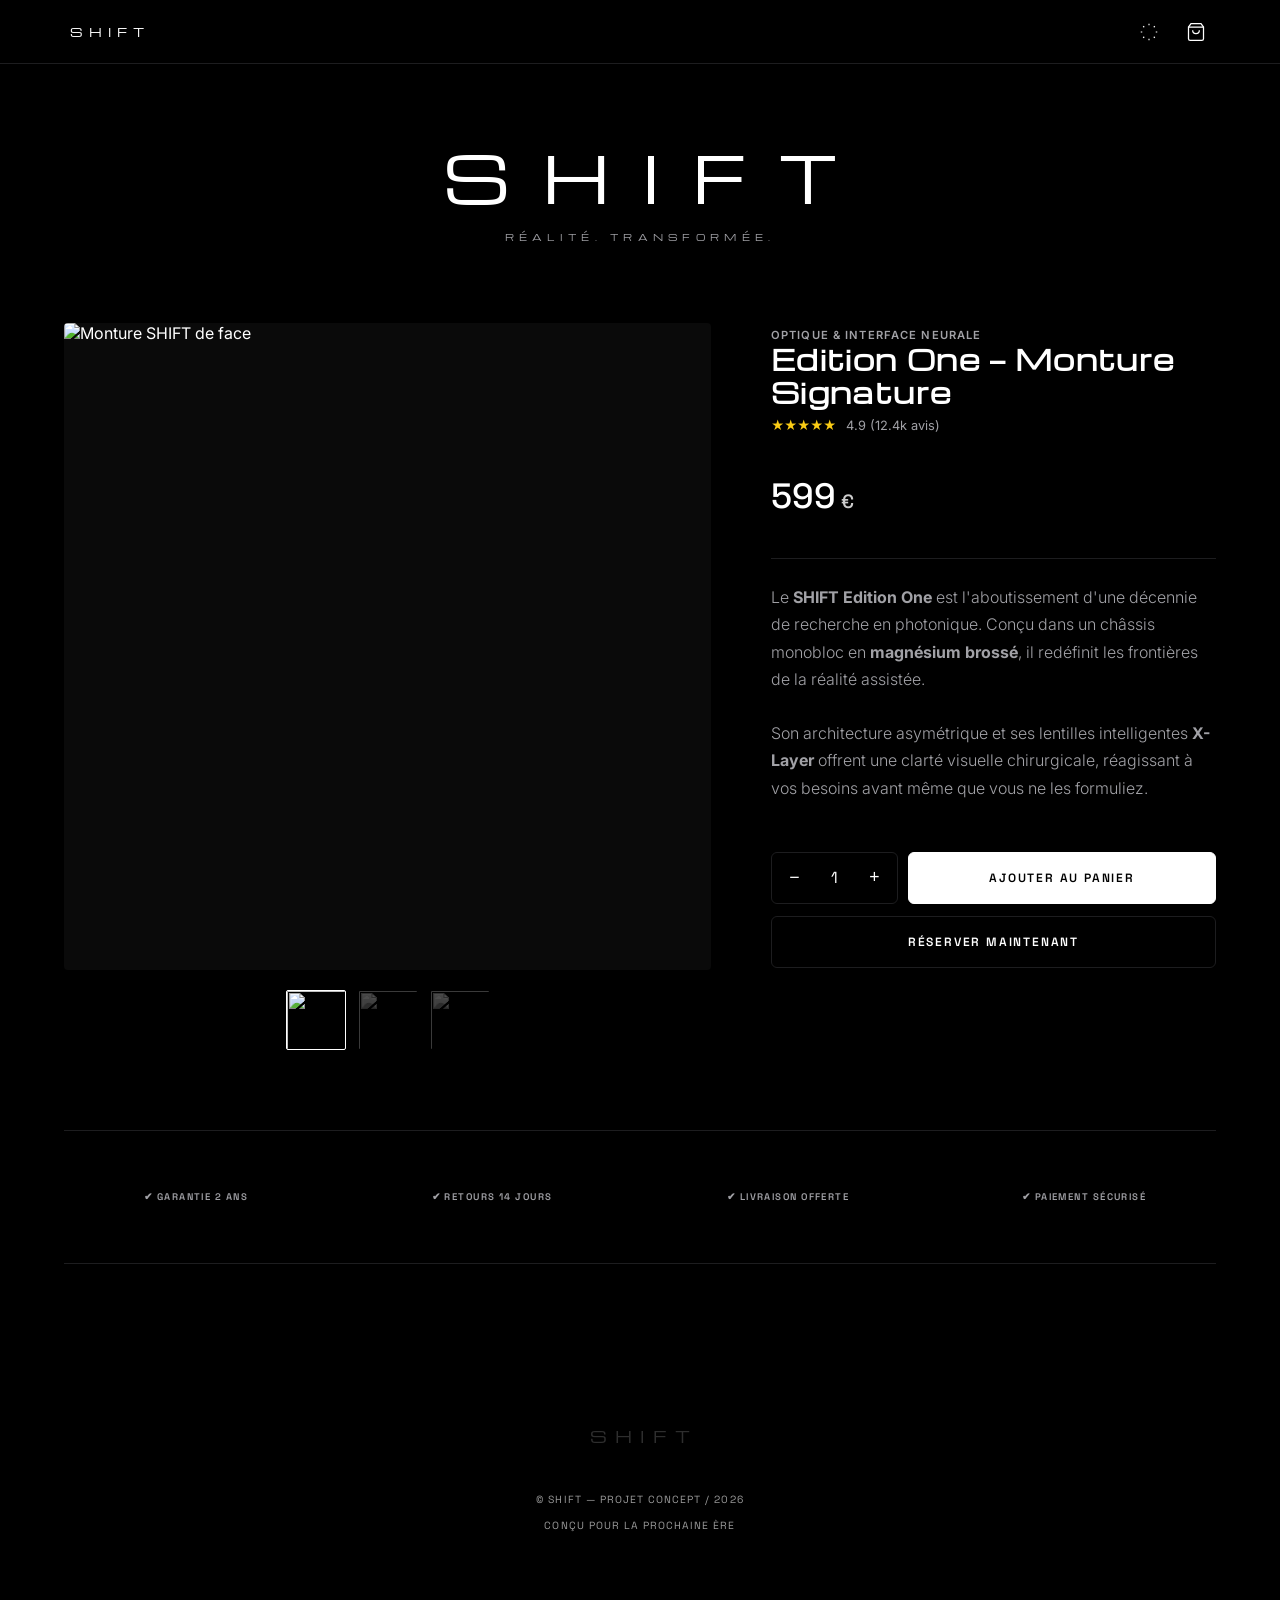
==== product.html @ 180dd7e1 "Link home and product pages - Updated index.html to link the logo to itself and the PRO model card t" ====
<!DOCTYPE html>
<html lang="fr" data-theme="dark">
<head>
    <meta charset="UTF-8">
    <meta name="viewport" content="width=device-width, initial-scale=1.0">
    <title>SHIFT — Excellence Technologique</title>
    <link href="https://fonts.googleapis.com/css2?family=Michroma&family=Space+Grotesk:wght@300;400;500;600&family=Inter:wght@100;200;300;400;500;600&display=swap" rel="stylesheet">
    <style>
        /* DESIGN SYSTEM : SHIFT ULTRA-LUXE 2.0 */
        :root {
            --bg-color: #ffffff;
            --surface-color: #fafafa;
            --text-primary: #000000;
            --text-secondary: #707072;
            --border-color: #e5e5e7;
            --accent-color: #000000;
            --nav-bg: rgba(255, 255, 255, 0.8);
            --font-logo: 'Michroma', sans-serif;
            --font-main: 'Inter', sans-serif;
            --font-ui: 'Space Grotesk', sans-serif;
            --transition: all 0.6s cubic-bezier(0.16, 1, 0.3, 1);
            --tracking-logo: 0.5em;
        }

        [data-theme="dark"] {
            --bg-color: #000000;
            --surface-color: #0a0a0a;
            --text-primary: #ffffff;
            --text-secondary: #a1a1a6;
            --border-color: #1d1d1f;
            --nav-bg: rgba(0, 0, 0, 0.85);
        }

        * { margin: 0; padding: 0; box-sizing: border-box; -webkit-font-smoothing: antialiased; }

        body {
            background-color: var(--bg-color);
            color: var(--text-primary);
            font-family: var(--font-main);
            overflow-x: hidden;
            transition: background-color 0.5s ease;
        }

        .container { max-width: 1200px; margin: 0 auto; padding: 0 1.5rem; }

        /* NAVIGATION */
        nav {
            height: 64px;
            display: flex;
            align-items: center;
            position: fixed;
            width: 100%;
            top: 0;
            z-index: 1000;
            background: var(--nav-bg);
            backdrop-filter: blur(20px);
            -webkit-backdrop-filter: blur(20px);
            border-bottom: 1px solid var(--border-color);
        }

        .logo-nav {
            font-family: var(--font-logo);
            font-size: 0.75rem;
            letter-spacing: var(--tracking-logo);
            text-transform: uppercase;
            color: var(--text-primary);
            text-decoration: none;
            padding-left: 0.5em;
        }

        .nav-icons { display: flex; align-items: center; gap: 8px; }
        .icon-trigger {
            padding: 10px; cursor: pointer; border-radius: 50%;
            transition: background 0.3s; display: flex; align-items: center;
        }
        .icon-trigger:hover { background: var(--border-color); }

        /* NOTIFICATION TOAST */
        #notification-toast {
            position: fixed;
            top: 80px;
            left: 50%;
            transform: translateX(-50%) translateY(-20px);
            background: var(--text-primary);
            color: var(--bg-color);
            padding: 12px 24px;
            border-radius: 40px;
            font-family: var(--font-ui);
            font-size: 0.8rem;
            font-weight: 500;
            letter-spacing: 0.05em;
            z-index: 3000;
            opacity: 0;
            pointer-events: none;
            transition: all 0.4s cubic-bezier(0.16, 1, 0.3, 1);
            box-shadow: 0 10px 30px rgba(0,0,0,0.1);
        }
        #notification-toast.show {
            opacity: 1;
            transform: translateX(-50%) translateY(0);
        }

        /* HERO BRANDING */
        .hero-branding { padding-top: 130px; text-align: center; }
        .logo-display {
            font-family: var(--font-logo); font-size: clamp(2rem, 8vw, 4rem);
            letter-spacing: 0.5em; text-transform: uppercase; margin-bottom: 10px;
            padding-left: 0.5em;
        }
        .tagline {
            font-family: var(--font-logo); font-size: 0.55rem;
            letter-spacing: 0.6em; text-transform: uppercase; color: var(--text-secondary);
        }

        /* PRODUCT GRID */
        .product-grid {
            display: grid;
            grid-template-columns: repeat(12, 1fr);
            gap: 60px;
            padding: 80px 0;
            align-items: start;
        }

        .gallery-wrap { grid-column: span 7; position: sticky; top: 100px; }
        .viewport {
            width: 100%; aspect-ratio: 1/1; background: var(--surface-color);
            border-radius: 4px; overflow: hidden; display: flex;
            align-items: center; justify-content: center; margin-bottom: 20px;
        }
        #main-img {
            width: 100%; height: 100%; object-fit: cover;
            filter: contrast(1.08) brightness(1) saturate(1.05);
            transition: opacity 0.6s ease;
        }
        .thumbs { display: flex; gap: 12px; justify-content: center; }
        .thumb {
            width: 60px; height: 60px; object-fit: cover; cursor: pointer;
            opacity: 0.3; transition: var(--transition); border-radius: 2px;
            filter: grayscale(1); border: 1px solid transparent;
        }
        .thumb.active { opacity: 1; filter: grayscale(0); border-color: var(--text-primary); }

        .config-wrap { grid-column: span 5; display: flex; flex-direction: column; gap: 30px; }
        .category-label { font-size: 0.7rem; font-weight: 600; letter-spacing: 0.1em; text-transform: uppercase; color: var(--text-secondary); }
        .product-name { font-family: var(--font-logo); font-size: 1.7rem; line-height: 1.2; letter-spacing: 0.05em; }
        .price-display { font-family: var(--font-ui); font-size: 2.2rem; font-weight: 500; margin-top: 10px; }
        .price-display span { font-size: 1.2rem; margin-left: 5px; opacity: 0.8; }

        .description-pro {
            font-size: 1rem; line-height: 1.7; font-weight: 300;
            color: var(--text-secondary); border-top: 1px solid var(--border-color);
            padding-top: 25px; margin-top: 10px;
        }

        .action-stack { display: flex; flex-direction: column; gap: 12px; margin-top: 20px; }
        .qty-row { display: flex; gap: 10px; }
        .qty-selector {
            display: flex; align-items: center; border: 1px solid var(--border-color);
            border-radius: 6px; height: 52px;
        }
        .q-btn { background: none; border: none; width: 45px; height: 100%; cursor: pointer; color: var(--text-primary); font-size: 1.1rem; }
        .q-input { width: 35px; text-align: center; border: none; background: none; color: var(--text-primary); font-family: var(--font-ui); font-size: 1rem; }

        .btn-black {
            flex-grow: 1; background: var(--text-primary); color: var(--bg-color);
            border: 1px solid var(--text-primary); font-family: var(--font-ui);
            font-size: 0.75rem; letter-spacing: 0.15em; text-transform: uppercase;
            font-weight: 600; cursor: pointer; transition: var(--transition);
            height: 52px; border-radius: 6px;
        }
        .btn-black:hover { opacity: 0.85; transform: translateY(-1px); }

        .btn-outline {
            width: 100%; background: none; border: 1px solid var(--border-color);
            color: var(--text-primary); font-family: var(--font-ui);
            font-size: 0.75rem; letter-spacing: 0.15em; text-transform: uppercase;
            font-weight: 600; cursor: pointer; transition: var(--transition);
            height: 52px; border-radius: 6px;
        }
        .btn-outline:hover { background: var(--surface-color); border-color: var(--text-primary); }

        /* TRUST GRID */
        .trust-grid {
            display: grid;
            grid-template-columns: repeat(4, 1fr);
            gap: 2rem;
            padding: 60px 0;
            border-top: 1px solid var(--border-color);
            border-bottom: 1px solid var(--border-color);
            text-align: center;
            margin-bottom: 80px;
        }

        .trust-item {
            font-family: var(--font-ui);
            font-size: 0.6rem;
            letter-spacing: 0.15em;
            text-transform: uppercase;
            color: var(--text-secondary);
            font-weight: 600;
        }

        /* CART PANEL */
        .cart-panel {
            position: fixed; top: 0; right: -100%; width: 100%; max-width: 450px; height: 100vh;
            background: var(--bg-color); z-index: 2000; padding: 40px; transition: var(--transition);
            border-left: 1px solid var(--border-color); display: flex; flex-direction: column;
            box-shadow: -20px 0 60px rgba(0,0,0,0.05);
        }
        .cart-panel.open { right: 0; }
        .cart-header { display: flex; align-items: center; justify-content: space-between; padding-bottom: 20px; border-bottom: 1px solid var(--border-color); margin-bottom: 20px; }
        .cart-header h2 { font-family: var(--font-logo); font-size: 0.7rem; letter-spacing: 0.2em; text-transform: uppercase; }

        .cart-items-container { flex-grow: 1; overflow-y: auto; padding-right: 10px; }
        .cart-item { display: flex; gap: 15px; align-items: center; padding: 15px 0; border-bottom: 1px solid var(--border-color); }
        .cart-item img { width: 60px; height: 60px; object-fit: cover; background: var(--surface-color); border-radius: 4px; }
        .cart-item-info h4 { font-size: 0.8rem; letter-spacing: 0.05em; font-family: var(--font-logo); }
        .cart-item-info p { font-size: 0.8rem; color: var(--text-secondary); font-family: var(--font-ui); }

        .cart-footer { padding-top: 20px; border-top: 1px solid var(--border-color); margin-top: auto; }
        .cart-total-row { display: flex; justify-content: space-between; margin-bottom: 20px; font-family: var(--font-ui); font-weight: 500; font-size: 1.1rem; }

        /* MODAL */
        .checkout-modal {
            position: fixed; top: 0; left: 0; width: 100%; height: 100%;
            background: var(--bg-color); z-index: 4000; display: none;
            align-items: center; justify-content: center;
        }
        .checkout-content { width: 100%; max-width: 400px; text-align: center; padding: 20px; }
        .input-luxury {
            width: 100%; padding: 1.2rem; margin-bottom: 12px; border: 1px solid var(--border-color);
            background: var(--surface-color); outline: none; font-family: var(--font-main); border-radius: 4px;
        }

        @media (max-width: 960px) {
            .product-grid { display: flex; flex-direction: column; gap: 40px; }
            .gallery-wrap, .config-wrap { width: 100%; position: relative; top: 0; }
            .logo-display { font-size: 2.5rem; }
            .cart-panel { max-width: 100%; }
            .trust-grid { grid-template-columns: repeat(2, 1fr); gap: 1.5rem; }
        }

        footer { padding: 80px 0; text-align: center; opacity: 0.6; }
        .legal { font-size: 0.65rem; letter-spacing: 0.1em; text-transform: uppercase; line-height: 2.5; font-family: var(--font-ui); }
    </style>
</head>
<body>

    <div id="notification-toast">Ajouté au panier</div>

    <nav>
        <div class="container" style="display:flex; justify-content:space-between; align-items:center; width:100%;">
            <a href="index.html" class="logo-nav">SHIFT</a>
            <div class="nav-icons">
                <div class="icon-trigger" id="theme-switch">
                    <svg id="theme-svg" width="18" height="18" viewBox="0 0 24 24" fill="none" stroke="currentColor" stroke-width="1.5">
                        <path d="M12 1v2M12 21v2M4.22 4.22l1.42 1.42M18.36 18.36l1.42 1.42M1 12h2M21 12h2M4.22 19.78l1.42-1.42M18.36 5.64l1.42-1.42"></path>
                    </svg>
                </div>
                <div class="icon-trigger" id="cart-trigger" style="position:relative;">
                    <svg width="20" height="20" viewBox="0 0 24 24" fill="none" stroke="currentColor" stroke-width="1.5"><path d="M6 2L3 6v14a2 2 0 0 0 2 2h14a2 2 0 0 0 2-2V6l-3-4H6z"></path><path d="M3 6h18M16 10a4 4 0 0 1-8 0"></path></svg>
                    <div id="badge" style="position:absolute; top:8px; right:8px; width:8px; height:8px; background:var(--text-primary); border-radius:50%; display:none; border: 2px solid var(--bg-color);"></div>
                </div>
            </div>
        </div>
    </nav>

    <div class="hero-branding">
        <div class="logo-display">SHIFT</div>
        <div class="tagline">RÉALITÉ. TRANSFORMÉE.</div>
    </div>

    <main class="container">
        <section class="product-grid">
            <!-- GALERIE -->
            <div class="gallery-wrap">
                <div class="viewport">
                    <img id="main-img" src="https://i.imgur.com/g3Q4IFm.jpeg" alt="Monture SHIFT de face">
                </div>
                <div class="thumbs">
                    <img src="https://i.imgur.com/g3Q4IFm.jpeg" class="thumb active" data-index="0">
                    <img src="https://i.imgur.com/bA7bfJc.jpeg" class="thumb" data-index="1">
                    <img src="https://i.imgur.com/rpzwJlf.jpeg" class="thumb" data-index="2">
                </div>
            </div>

            <!-- CONFIGURATION -->
            <div class="config-wrap">
                <div>
                    <span class="category-label">Optique & Interface Neurale</span>
                    <h1 class="product-name">Edition One — Monture Signature</h1>
                    <div style="display:flex; align-items:center; gap:10px; margin-top:10px; font-size:0.8rem; color:var(--text-secondary);">
                        <span style="color:#facc15;">★★★★★</span>
                        <span>4.9 (12.4k avis)</span>
                    </div>
                </div>

                <div class="price-display">599<span>€</span></div>

                <div class="description-pro">
                    Le <strong>SHIFT Edition One</strong> est l'aboutissement d'une décennie de recherche en photonique.
                    Conçu dans un châssis monobloc en <strong>magnésium brossé</strong>, il redéfinit les frontières
                    de la réalité assistée. <br><br>
                    Son architecture asymétrique et ses lentilles intelligentes <strong>X-Layer</strong> offrent une
                    clarté visuelle chirurgicale, réagissant à vos besoins avant même que vous ne les formuliez.
                </div>

                <div class="action-stack">
                    <div class="qty-row">
                        <div class="qty-selector">
                            <button class="q-btn" id="qty-minus">−</button>
                            <input type="text" class="q-input" value="1" id="qty-val" readonly>
                            <button class="q-btn" id="qty-plus">+</button>
                        </div>
                        <button class="btn-black" id="add-to-cart-main">Ajouter au Panier</button>
                    </div>
                    <button class="btn-outline" onclick="openCheckout()">Réserver Maintenant</button>
                </div>
            </div>
        </section>

        <!-- TRUST GRID -->
        <section class="trust-grid">
            <div class="trust-item">✔ GARANTIE 2 ANS</div>
            <div class="trust-item">✔ RETOURS 14 JOURS</div>
            <div class="trust-item">✔ LIVRAISON OFFERTE</div>
            <div class="trust-item">✔ PAIEMENT SÉCURISÉ</div>
        </section>
    </main>

    <!-- ASIDE CART -->
    <aside class="cart-panel" id="cart-panel">
        <div class="cart-header">
            <h2>Votre Panier</h2>
            <span style="cursor:pointer; font-size:1.5rem;" id="close-cart">&times;</span>
        </div>
        <div class="cart-items-container" id="cart-items-list">
            <!-- Dynamique -->
        </div>
        <div class="cart-footer" id="cart-footer-area" style="display:none;">
            <div class="cart-total-row">
                <span>Total</span>
                <span id="cart-total-amount">0€</span>
            </div>
            <button class="btn-black" style="width:100%;" onclick="openCheckout()">Finaliser la commande</button>
        </div>
    </aside>

    <!-- MODAL PAIEMENT -->
    <div class="checkout-modal" id="checkout-view">
        <div class="checkout-content">
            <div class="logo-nav" style="font-size:1.2rem; margin-bottom:50px;">SHIFT</div>
            <span style="color:var(--text-secondary); font-size:0.6rem; letter-spacing:0.15em; text-transform:uppercase; margin-bottom:20px; display:block; opacity:0.6;">Prototype d'Interface — Démo</span>
            <div id="payment-form">
                <input type="text" placeholder="Titulaire de la carte" class="input-luxury">
                <input type="text" placeholder="Numéro de carte" class="input-luxury">
                <button class="btn-black" style="width:100%; margin-top:20px;" id="confirm-btn">Confirmer le Règlement</button>
                <p onclick="document.getElementById('checkout-view').style.display='none'" style="margin-top:25px; font-size:0.65rem; color:var(--text-secondary); cursor:pointer; text-transform:uppercase; letter-spacing:0.1em;">Annuler</p>
            </div>
            <div id="pay-success" style="display:none;">
                <div style="font-size:3rem; margin-bottom:15px;">✓</div>
                <h2 style="font-family:var(--font-logo); font-size:0.75rem; letter-spacing:0.2em; text-transform:uppercase;">Succès</h2>
                <p style="color:var(--text-secondary); font-size:0.85rem; margin-top:10px;">Votre commande est confirmée.</p>
                <button class="btn-black" style="width:100%; margin-top:40px;" onclick="location.reload()">Quitter</button>
            </div>
        </div>
    </div>

    <footer>
        <div class="container">
            <div class="logo-nav" style="opacity:0.3; font-size:1rem; margin-bottom:40px;">SHIFT</div>
            <p class="legal">© SHIFT — PROJET CONCEPT / 2026<br>CONÇU POUR LA PROCHAINE ÈRE</p>
        </div>
    </footer>

    <script>
        // STATE
        let cart = [];
        const imgs = ["https://i.imgur.com/g3Q4IFm.jpeg", "https://i.imgur.com/bA7bfJc.jpeg", "https://i.imgur.com/rpzwJlf.jpeg"];
        let galleryIdx = 0;

        // SELECTORS
        const mainImg = document.getElementById('main-img');
        const thumbs = document.querySelectorAll('.thumb');
        const badge = document.getElementById('badge');
        const cartPanel = document.getElementById('cart-panel');
        const toast = document.getElementById('notification-toast');
        const cartItemsList = document.getElementById('cart-items-list');
        const cartTotalAmount = document.getElementById('cart-total-amount');
        const cartFooterArea = document.getElementById('cart-footer-area');

        // GALLERY AUTO 6S
        function slideGallery(n) {
            galleryIdx = n;
            mainImg.style.opacity = '0';
            setTimeout(() => {
                mainImg.src = imgs[galleryIdx];
                mainImg.style.opacity = '1';
                thumbs.forEach((t, i) => t.classList.toggle('active', i === galleryIdx));
            }, 300);
        }
        setInterval(() => slideGallery((galleryIdx + 1) % imgs.length), 6000);
        thumbs.forEach((t, i) => t.onclick = () => slideGallery(i));

        // TOAST NOTIFICATION
        function showNotification(msg) {
            toast.innerText = msg;
            toast.classList.add('show');
            setTimeout(() => toast.classList.remove('show'), 3000);
        }

        // CART LOGIC
        function updateCartUI() {
            if (cart.length === 0) {
                cartItemsList.innerHTML = '<p style="color:var(--text-secondary); font-size:0.8rem; text-align:center; padding:40px 0;">Votre panier est vide.</p>';
                cartFooterArea.style.display = 'none';
                badge.style.display = 'none';
                return;
            }

            badge.style.display = 'block';
            cartFooterArea.style.display = 'block';

            cartItemsList.innerHTML = '';
            let total = 0;

            cart.forEach((item, index) => {
                total += item.price * item.qty;
                const itemEl = document.createElement('div');
                itemEl.className = 'cart-item';
                itemEl.innerHTML = `
                    <img src="${imgs[0]}" alt="SHIFT">
                    <div class="cart-item-info">
                        <h4>SHIFT ${item.name}</h4>
                        <p>${item.price}€ × ${item.qty}</p>
                    </div>
                    <span style="margin-left:auto; cursor:pointer; opacity:0.4;" onclick="removeItem(${index})">&times;</span>
                `;
                cartItemsList.appendChild(itemEl);
            });

            cartTotalAmount.innerText = total.toLocaleString() + '€';
        }

        function addItemToCart(name, price, qty = 1) {
            const existing = cart.find(i => i.name === name);
            if (existing) {
                existing.qty += qty;
            } else {
                cart.push({ name, price, qty });
            }
            updateCartUI();
            showNotification(`${name} ajouté`);
            setTimeout(() => cartPanel.classList.add('open'), 500);
        }

        function removeItem(idx) {
            cart.splice(idx, 1);
            updateCartUI();
        }

        // QTY SELECTOR
        const qtyVal = document.getElementById('qty-val');
        document.getElementById('qty-plus').onclick = () => qtyVal.value = parseInt(qtyVal.value) + 1;
        document.getElementById('qty-minus').onclick = () => {
            if(parseInt(qtyVal.value) > 1) qtyVal.value = parseInt(qtyVal.value) - 1;
        };

        document.getElementById('add-to-cart-main').onclick = () => {
            const n = parseInt(qtyVal.value);
            addItemToCart('Edition One', 599, n);
        };

        // NAV TRIGGERS
        document.getElementById('cart-trigger').onclick = () => cartPanel.classList.add('open');
        document.getElementById('close-cart').onclick = () => cartPanel.classList.remove('open');

        // THEME
        document.getElementById('theme-switch').onclick = () => {
            const html = document.documentElement;
            const isDark = html.getAttribute('data-theme') === 'dark';
            html.setAttribute('data-theme', isDark ? 'light' : 'dark');
            const themeSvg = document.getElementById('theme-svg');
            themeSvg.innerHTML = isDark ?
                `<path d="M12 1v2M12 21v2M4.22 4.22l1.42 1.42M18.36 18.36l1.42 1.42M1 12h2M21 12h2M4.22 19.78l1.42-1.42M18.36 5.64l1.42-1.42"></path>` :
                `<path d="M21 12.79A9 9 0 1 1 11.21 3 7 7 0 0 0 21 12.79z"></path>`;
        };

        // CHECKOUT FLOW
        function openCheckout() {
            cartPanel.classList.remove('open');
            document.getElementById('checkout-view').style.display = 'flex';
        }

        document.getElementById('confirm-btn').onclick = function() {
            this.innerText = "VÉRIFICATION...";
            setTimeout(() => {
                document.getElementById('payment-form').style.display = 'none';
                document.getElementById('payment-success').style.display = 'block';
            }, 2000);
        };

        // REVEAL ANIMATIONS
        const obs = new IntersectionObserver(entries => {
            entries.forEach(e => { if(e.isIntersecting) e.target.style.opacity = 1; });
        }, { threshold: 0.1 });
        document.querySelectorAll('.product-grid, .hero-branding, .trust-grid').forEach(el => {
            el.style.opacity = 0;
            el.style.transition = "opacity 1.2s ease";
            obs.observe(el);
        });
    </script>
</body>
</html>
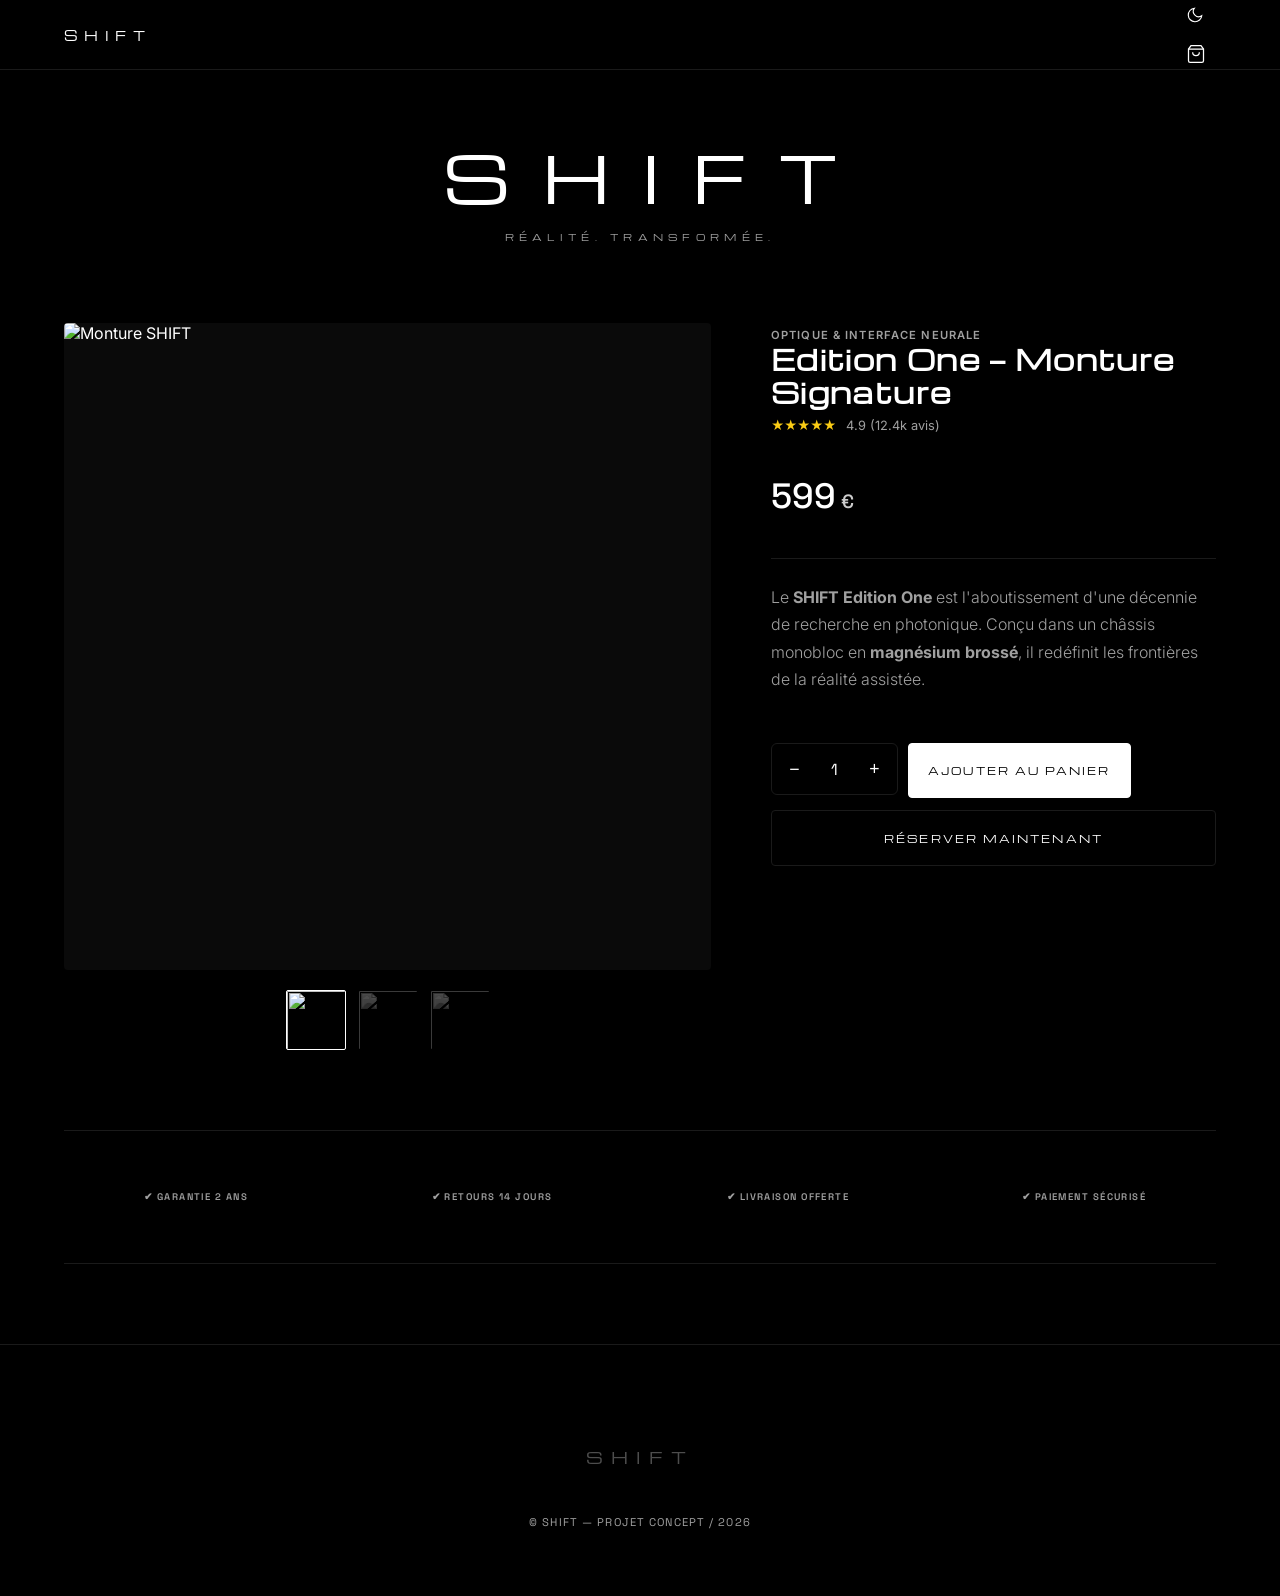
==== commit 84f46f78: "Refactor into multi-page architecture with shared state and fixed CI - Decomposed templates into ind" ====
--- a/product.html
+++ b/product.html
@@ -5,257 +5,51 @@
     <meta name="viewport" content="width=device-width, initial-scale=1.0">
     <title>SHIFT — Excellence Technologique</title>
     <link href="https://fonts.googleapis.com/css2?family=Michroma&family=Space+Grotesk:wght@300;400;500;600&family=Inter:wght@100;200;300;400;500;600&display=swap" rel="stylesheet">
+    <link rel="stylesheet" href="css/style.css">
     <style>
-        /* DESIGN SYSTEM : SHIFT ULTRA-LUXE 2.0 */
-        :root {
-            --bg-color: #ffffff;
-            --surface-color: #fafafa;
-            --text-primary: #000000;
-            --text-secondary: #707072;
-            --border-color: #e5e5e7;
-            --accent-color: #000000;
-            --nav-bg: rgba(255, 255, 255, 0.8);
-            --font-logo: 'Michroma', sans-serif;
-            --font-main: 'Inter', sans-serif;
-            --font-ui: 'Space Grotesk', sans-serif;
-            --transition: all 0.6s cubic-bezier(0.16, 1, 0.3, 1);
-            --tracking-logo: 0.5em;
-        }
-
-        [data-theme="dark"] {
-            --bg-color: #000000;
-            --surface-color: #0a0a0a;
-            --text-primary: #ffffff;
-            --text-secondary: #a1a1a6;
-            --border-color: #1d1d1f;
-            --nav-bg: rgba(0, 0, 0, 0.85);
-        }
-
-        * { margin: 0; padding: 0; box-sizing: border-box; -webkit-font-smoothing: antialiased; }
-
-        body {
-            background-color: var(--bg-color);
-            color: var(--text-primary);
-            font-family: var(--font-main);
-            overflow-x: hidden;
-            transition: background-color 0.5s ease;
-        }
-
-        .container { max-width: 1200px; margin: 0 auto; padding: 0 1.5rem; }
-
-        /* NAVIGATION */
-        nav {
-            height: 64px;
-            display: flex;
-            align-items: center;
-            position: fixed;
-            width: 100%;
-            top: 0;
-            z-index: 1000;
-            background: var(--nav-bg);
-            backdrop-filter: blur(20px);
-            -webkit-backdrop-filter: blur(20px);
-            border-bottom: 1px solid var(--border-color);
-        }
-
-        .logo-nav {
-            font-family: var(--font-logo);
-            font-size: 0.75rem;
-            letter-spacing: var(--tracking-logo);
-            text-transform: uppercase;
-            color: var(--text-primary);
-            text-decoration: none;
-            padding-left: 0.5em;
-        }
-
-        .nav-icons { display: flex; align-items: center; gap: 8px; }
-        .icon-trigger {
-            padding: 10px; cursor: pointer; border-radius: 50%;
-            transition: background 0.3s; display: flex; align-items: center;
-        }
-        .icon-trigger:hover { background: var(--border-color); }
-
-        /* NOTIFICATION TOAST */
-        #notification-toast {
-            position: fixed;
-            top: 80px;
-            left: 50%;
-            transform: translateX(-50%) translateY(-20px);
-            background: var(--text-primary);
-            color: var(--bg-color);
-            padding: 12px 24px;
-            border-radius: 40px;
-            font-family: var(--font-ui);
-            font-size: 0.8rem;
-            font-weight: 500;
-            letter-spacing: 0.05em;
-            z-index: 3000;
-            opacity: 0;
-            pointer-events: none;
-            transition: all 0.4s cubic-bezier(0.16, 1, 0.3, 1);
-            box-shadow: 0 10px 30px rgba(0,0,0,0.1);
-        }
-        #notification-toast.show {
-            opacity: 1;
-            transform: translateX(-50%) translateY(0);
-        }
-
-        /* HERO BRANDING */
+        /* Unique Styles for Product Page */
         .hero-branding { padding-top: 130px; text-align: center; }
-        .logo-display {
-            font-family: var(--font-logo); font-size: clamp(2rem, 8vw, 4rem);
-            letter-spacing: 0.5em; text-transform: uppercase; margin-bottom: 10px;
-            padding-left: 0.5em;
-        }
-        .tagline {
-            font-family: var(--font-logo); font-size: 0.55rem;
-            letter-spacing: 0.6em; text-transform: uppercase; color: var(--text-secondary);
-        }
-
-        /* PRODUCT GRID */
-        .product-grid {
-            display: grid;
-            grid-template-columns: repeat(12, 1fr);
-            gap: 60px;
-            padding: 80px 0;
-            align-items: start;
-        }
-
+        .logo-display { font-family: var(--font-logo); font-size: clamp(2rem, 8vw, 4rem); letter-spacing: 0.5em; text-transform: uppercase; margin-bottom: 10px; padding-left: 0.5em; }
+        .tagline { font-family: var(--font-logo); font-size: 0.55rem; letter-spacing: 0.6em; text-transform: uppercase; color: var(--text-secondary); }
+        .product-grid { display: grid; grid-template-columns: repeat(12, 1fr); gap: 60px; padding: 80px 0; align-items: start; }
         .gallery-wrap { grid-column: span 7; position: sticky; top: 100px; }
-        .viewport {
-            width: 100%; aspect-ratio: 1/1; background: var(--surface-color);
-            border-radius: 4px; overflow: hidden; display: flex;
-            align-items: center; justify-content: center; margin-bottom: 20px;
-        }
-        #main-img {
-            width: 100%; height: 100%; object-fit: cover;
-            filter: contrast(1.08) brightness(1) saturate(1.05);
-            transition: opacity 0.6s ease;
-        }
+        .viewport { width: 100%; aspect-ratio: 1/1; background: var(--surface-color); border-radius: 4px; overflow: hidden; display: flex; align-items: center; justify-content: center; margin-bottom: 20px; }
+        #main-img { width: 100%; height: 100%; object-fit: cover; filter: contrast(1.08) brightness(1) saturate(1.05); transition: opacity 0.6s ease; }
         .thumbs { display: flex; gap: 12px; justify-content: center; }
-        .thumb {
-            width: 60px; height: 60px; object-fit: cover; cursor: pointer;
-            opacity: 0.3; transition: var(--transition); border-radius: 2px;
-            filter: grayscale(1); border: 1px solid transparent;
-        }
+        .thumb { width: 60px; height: 60px; object-fit: cover; cursor: pointer; opacity: 0.3; transition: var(--transition-fluid); border-radius: 2px; filter: grayscale(1); border: 1px solid transparent; }
         .thumb.active { opacity: 1; filter: grayscale(0); border-color: var(--text-primary); }
-
         .config-wrap { grid-column: span 5; display: flex; flex-direction: column; gap: 30px; }
         .category-label { font-size: 0.7rem; font-weight: 600; letter-spacing: 0.1em; text-transform: uppercase; color: var(--text-secondary); }
         .product-name { font-family: var(--font-logo); font-size: 1.7rem; line-height: 1.2; letter-spacing: 0.05em; }
-        .price-display { font-family: var(--font-ui); font-size: 2.2rem; font-weight: 500; margin-top: 10px; }
+        .price-display { font-family: var(--font-secondary); font-size: 2.2rem; font-weight: 500; margin-top: 10px; }
         .price-display span { font-size: 1.2rem; margin-left: 5px; opacity: 0.8; }
-
-        .description-pro {
-            font-size: 1rem; line-height: 1.7; font-weight: 300;
-            color: var(--text-secondary); border-top: 1px solid var(--border-color);
-            padding-top: 25px; margin-top: 10px;
-        }
-
+        .description-pro { font-size: 1rem; line-height: 1.7; font-weight: 300; color: var(--text-secondary); border-top: 1px solid var(--border-color); padding-top: 25px; margin-top: 10px; }
         .action-stack { display: flex; flex-direction: column; gap: 12px; margin-top: 20px; }
         .qty-row { display: flex; gap: 10px; }
-        .qty-selector {
-            display: flex; align-items: center; border: 1px solid var(--border-color);
-            border-radius: 6px; height: 52px;
-        }
+        .qty-selector { display: flex; align-items: center; border: 1px solid var(--border-color); border-radius: 6px; height: 52px; }
         .q-btn { background: none; border: none; width: 45px; height: 100%; cursor: pointer; color: var(--text-primary); font-size: 1.1rem; }
-        .q-input { width: 35px; text-align: center; border: none; background: none; color: var(--text-primary); font-family: var(--font-ui); font-size: 1rem; }
-
-        .btn-black {
-            flex-grow: 1; background: var(--text-primary); color: var(--bg-color);
-            border: 1px solid var(--text-primary); font-family: var(--font-ui);
-            font-size: 0.75rem; letter-spacing: 0.15em; text-transform: uppercase;
-            font-weight: 600; cursor: pointer; transition: var(--transition);
-            height: 52px; border-radius: 6px;
-        }
-        .btn-black:hover { opacity: 0.85; transform: translateY(-1px); }
-
-        .btn-outline {
-            width: 100%; background: none; border: 1px solid var(--border-color);
-            color: var(--text-primary); font-family: var(--font-ui);
-            font-size: 0.75rem; letter-spacing: 0.15em; text-transform: uppercase;
-            font-weight: 600; cursor: pointer; transition: var(--transition);
-            height: 52px; border-radius: 6px;
-        }
-        .btn-outline:hover { background: var(--surface-color); border-color: var(--text-primary); }
-
-        /* TRUST GRID */
-        .trust-grid {
-            display: grid;
-            grid-template-columns: repeat(4, 1fr);
-            gap: 2rem;
-            padding: 60px 0;
-            border-top: 1px solid var(--border-color);
-            border-bottom: 1px solid var(--border-color);
-            text-align: center;
-            margin-bottom: 80px;
-        }
-
-        .trust-item {
-            font-family: var(--font-ui);
-            font-size: 0.6rem;
-            letter-spacing: 0.15em;
-            text-transform: uppercase;
-            color: var(--text-secondary);
-            font-weight: 600;
-        }
-
-        /* CART PANEL */
-        .cart-panel {
-            position: fixed; top: 0; right: -100%; width: 100%; max-width: 450px; height: 100vh;
-            background: var(--bg-color); z-index: 2000; padding: 40px; transition: var(--transition);
-            border-left: 1px solid var(--border-color); display: flex; flex-direction: column;
-            box-shadow: -20px 0 60px rgba(0,0,0,0.05);
-        }
-        .cart-panel.open { right: 0; }
-        .cart-header { display: flex; align-items: center; justify-content: space-between; padding-bottom: 20px; border-bottom: 1px solid var(--border-color); margin-bottom: 20px; }
-        .cart-header h2 { font-family: var(--font-logo); font-size: 0.7rem; letter-spacing: 0.2em; text-transform: uppercase; }
-
-        .cart-items-container { flex-grow: 1; overflow-y: auto; padding-right: 10px; }
-        .cart-item { display: flex; gap: 15px; align-items: center; padding: 15px 0; border-bottom: 1px solid var(--border-color); }
-        .cart-item img { width: 60px; height: 60px; object-fit: cover; background: var(--surface-color); border-radius: 4px; }
-        .cart-item-info h4 { font-size: 0.8rem; letter-spacing: 0.05em; font-family: var(--font-logo); }
-        .cart-item-info p { font-size: 0.8rem; color: var(--text-secondary); font-family: var(--font-ui); }
-
-        .cart-footer { padding-top: 20px; border-top: 1px solid var(--border-color); margin-top: auto; }
-        .cart-total-row { display: flex; justify-content: space-between; margin-bottom: 20px; font-family: var(--font-ui); font-weight: 500; font-size: 1.1rem; }
-
-        /* MODAL */
-        .checkout-modal {
-            position: fixed; top: 0; left: 0; width: 100%; height: 100%;
-            background: var(--bg-color); z-index: 4000; display: none;
-            align-items: center; justify-content: center;
-        }
-        .checkout-content { width: 100%; max-width: 400px; text-align: center; padding: 20px; }
-        .input-luxury {
-            width: 100%; padding: 1.2rem; margin-bottom: 12px; border: 1px solid var(--border-color);
-            background: var(--surface-color); outline: none; font-family: var(--font-main); border-radius: 4px;
-        }
+        .q-input { width: 35px; text-align: center; border: none; background: none; color: var(--text-primary); font-family: var(--font-secondary); font-size: 1rem; }
+        .trust-grid { display: grid; grid-template-columns: repeat(4, 1fr); gap: 2rem; padding: 60px 0; border-top: 1px solid var(--border-color); border-bottom: 1px solid var(--border-color); text-align: center; margin-bottom: 80px; }
+        .trust-item { font-family: var(--font-secondary); font-size: 0.6rem; letter-spacing: 0.15em; text-transform: uppercase; color: var(--text-secondary); font-weight: 600; }
 
         @media (max-width: 960px) {
             .product-grid { display: flex; flex-direction: column; gap: 40px; }
             .gallery-wrap, .config-wrap { width: 100%; position: relative; top: 0; }
             .logo-display { font-size: 2.5rem; }
-            .cart-panel { max-width: 100%; }
             .trust-grid { grid-template-columns: repeat(2, 1fr); gap: 1.5rem; }
         }
-
-        footer { padding: 80px 0; text-align: center; opacity: 0.6; }
-        .legal { font-size: 0.65rem; letter-spacing: 0.1em; text-transform: uppercase; line-height: 2.5; font-family: var(--font-ui); }
     </style>
 </head>
 <body>
 
-    <div id="notification-toast">Ajouté au panier</div>
+    <div id="notification-toast"></div>
 
     <nav>
         <div class="container" style="display:flex; justify-content:space-between; align-items:center; width:100%;">
             <a href="index.html" class="logo-nav">SHIFT</a>
             <div class="nav-icons">
                 <div class="icon-trigger" id="theme-switch">
-                    <svg id="theme-svg" width="18" height="18" viewBox="0 0 24 24" fill="none" stroke="currentColor" stroke-width="1.5">
-                        <path d="M12 1v2M12 21v2M4.22 4.22l1.42 1.42M18.36 18.36l1.42 1.42M1 12h2M21 12h2M4.22 19.78l1.42-1.42M18.36 5.64l1.42-1.42"></path>
-                    </svg>
+                    <svg id="theme-svg" width="18" height="18" viewBox="0 0 24 24" fill="none" stroke="currentColor" stroke-width="1.5"></svg>
                 </div>
                 <div class="icon-trigger" id="cart-trigger" style="position:relative;">
                     <svg width="20" height="20" viewBox="0 0 24 24" fill="none" stroke="currentColor" stroke-width="1.5"><path d="M6 2L3 6v14a2 2 0 0 0 2 2h14a2 2 0 0 0 2-2V6l-3-4H6z"></path><path d="M3 6h18M16 10a4 4 0 0 1-8 0"></path></svg>
@@ -272,10 +66,9 @@
 
     <main class="container">
         <section class="product-grid">
-            <!-- GALERIE -->
             <div class="gallery-wrap">
                 <div class="viewport">
-                    <img id="main-img" src="https://i.imgur.com/g3Q4IFm.jpeg" alt="Monture SHIFT de face">
+                    <img id="main-img" src="https://i.imgur.com/g3Q4IFm.jpeg" alt="Monture SHIFT">
                 </div>
                 <div class="thumbs">
                     <img src="https://i.imgur.com/g3Q4IFm.jpeg" class="thumb active" data-index="0">
@@ -284,7 +77,6 @@
                 </div>
             </div>
 
-            <!-- CONFIGURATION -->
             <div class="config-wrap">
                 <div>
                     <span class="category-label">Optique & Interface Neurale</span>
@@ -300,9 +92,7 @@
                 <div class="description-pro">
                     Le <strong>SHIFT Edition One</strong> est l'aboutissement d'une décennie de recherche en photonique.
                     Conçu dans un châssis monobloc en <strong>magnésium brossé</strong>, il redéfinit les frontières
-                    de la réalité assistée. <br><br>
-                    Son architecture asymétrique et ses lentilles intelligentes <strong>X-Layer</strong> offrent une
-                    clarté visuelle chirurgicale, réagissant à vos besoins avant même que vous ne les formuliez.
+                    de la réalité assistée.
                 </div>
 
                 <div class="action-stack">
@@ -314,12 +104,11 @@
                         </div>
                         <button class="btn-black" id="add-to-cart-main">Ajouter au Panier</button>
                     </div>
-                    <button class="btn-outline" onclick="openCheckout()">Réserver Maintenant</button>
+                    <button class="btn-outline" id="reserve-btn">Réserver Maintenant</button>
                 </div>
             </div>
         </section>
 
-        <!-- TRUST GRID -->
         <section class="trust-grid">
             <div class="trust-item">✔ GARANTIE 2 ANS</div>
             <div class="trust-item">✔ RETOURS 14 JOURS</div>
@@ -328,39 +117,33 @@
         </section>
     </main>
 
-    <!-- ASIDE CART -->
     <aside class="cart-panel" id="cart-panel">
         <div class="cart-header">
             <h2>Votre Panier</h2>
-            <span style="cursor:pointer; font-size:1.5rem;" id="close-cart">&times;</span>
+            <span id="close-cart" style="cursor:pointer; font-size:1.5rem;">&times;</span>
         </div>
-        <div class="cart-items-container" id="cart-items-list">
-            <!-- Dynamique -->
-        </div>
-        <div class="cart-footer" id="cart-footer-area" style="display:none;">
-            <div class="cart-total-row">
+        <div id="cart-items-list"></div>
+        <div class="cart-footer" id="cart-footer-area">
+            <div style="display:flex; justify-content:space-between; margin-bottom:20px; font-family:var(--font-secondary); font-weight:500; font-size:1.1rem;">
                 <span>Total</span>
                 <span id="cart-total-amount">0€</span>
             </div>
-            <button class="btn-black" style="width:100%;" onclick="openCheckout()">Finaliser la commande</button>
+            <button class="btn-black" style="width:100%;" id="checkout-btn">Finaliser la commande</button>
         </div>
     </aside>
 
-    <!-- MODAL PAIEMENT -->
     <div class="checkout-modal" id="checkout-view">
-        <div class="checkout-content">
+        <div class="checkout-content" style="max-width: 400px; text-align: center;">
             <div class="logo-nav" style="font-size:1.2rem; margin-bottom:50px;">SHIFT</div>
-            <span style="color:var(--text-secondary); font-size:0.6rem; letter-spacing:0.15em; text-transform:uppercase; margin-bottom:20px; display:block; opacity:0.6;">Prototype d'Interface — Démo</span>
             <div id="payment-form">
-                <input type="text" placeholder="Titulaire de la carte" class="input-luxury">
-                <input type="text" placeholder="Numéro de carte" class="input-luxury">
-                <button class="btn-black" style="width:100%; margin-top:20px;" id="confirm-btn">Confirmer le Règlement</button>
-                <p onclick="document.getElementById('checkout-view').style.display='none'" style="margin-top:25px; font-size:0.65rem; color:var(--text-secondary); cursor:pointer; text-transform:uppercase; letter-spacing:0.1em;">Annuler</p>
+                <input type="text" placeholder="Titulaire" class="input-luxury" style="width:100%; padding:1rem; margin-bottom:10px;">
+                <input type="text" placeholder="Numéro de carte" class="input-luxury" style="width:100%; padding:1rem; margin-bottom:10px;">
+                <button class="btn-black" style="width:100%;" id="confirm-btn">Confirmer le Règlement</button>
+                <p id="cancel-checkout" style="margin-top:25px; cursor:pointer; font-size:0.6rem; color:var(--text-secondary); text-transform:uppercase;">Annuler</p>
             </div>
-            <div id="pay-success" style="display:none;">
+            <div id="payment-success" style="display:none;">
                 <div style="font-size:3rem; margin-bottom:15px;">✓</div>
-                <h2 style="font-family:var(--font-logo); font-size:0.75rem; letter-spacing:0.2em; text-transform:uppercase;">Succès</h2>
-                <p style="color:var(--text-secondary); font-size:0.85rem; margin-top:10px;">Votre commande est confirmée.</p>
+                <h2 style="font-family:var(--font-logo); font-size:0.75rem; letter-spacing:0.2em;">Succès</h2>
                 <button class="btn-black" style="width:100%; margin-top:40px;" onclick="location.reload()">Quitter</button>
             </div>
         </div>
@@ -369,146 +152,30 @@
     <footer>
         <div class="container">
             <div class="logo-nav" style="opacity:0.3; font-size:1rem; margin-bottom:40px;">SHIFT</div>
-            <p class="legal">© SHIFT — PROJET CONCEPT / 2026<br>CONÇU POUR LA PROCHAINE ÈRE</p>
+            <p class="legal">© SHIFT — PROJET CONCEPT / 2026</p>
         </div>
     </footer>
 
+    <script src="js/app.js"></script>
     <script>
-        // STATE
-        let cart = [];
         const imgs = ["https://i.imgur.com/g3Q4IFm.jpeg", "https://i.imgur.com/bA7bfJc.jpeg", "https://i.imgur.com/rpzwJlf.jpeg"];
         let galleryIdx = 0;
-
-        // SELECTORS
         const mainImg = document.getElementById('main-img');
         const thumbs = document.querySelectorAll('.thumb');
-        const badge = document.getElementById('badge');
-        const cartPanel = document.getElementById('cart-panel');
-        const toast = document.getElementById('notification-toast');
-        const cartItemsList = document.getElementById('cart-items-list');
-        const cartTotalAmount = document.getElementById('cart-total-amount');
-        const cartFooterArea = document.getElementById('cart-footer-area');
-
-        // GALLERY AUTO 6S
         function slideGallery(n) {
             galleryIdx = n;
             mainImg.style.opacity = '0';
-            setTimeout(() => {
-                mainImg.src = imgs[galleryIdx];
-                mainImg.style.opacity = '1';
-                thumbs.forEach((t, i) => t.classList.toggle('active', i === galleryIdx));
-            }, 300);
+            setTimeout(() => { mainImg.src = imgs[galleryIdx]; mainImg.style.opacity = '1'; thumbs.forEach((t, i) => t.classList.toggle('active', i === galleryIdx)); }, 300);
         }
         setInterval(() => slideGallery((galleryIdx + 1) % imgs.length), 6000);
         thumbs.forEach((t, i) => t.onclick = () => slideGallery(i));
 
-        // TOAST NOTIFICATION
-        function showNotification(msg) {
-            toast.innerText = msg;
-            toast.classList.add('show');
-            setTimeout(() => toast.classList.remove('show'), 3000);
-        }
-
-        // CART LOGIC
-        function updateCartUI() {
-            if (cart.length === 0) {
-                cartItemsList.innerHTML = '<p style="color:var(--text-secondary); font-size:0.8rem; text-align:center; padding:40px 0;">Votre panier est vide.</p>';
-                cartFooterArea.style.display = 'none';
-                badge.style.display = 'none';
-                return;
-            }
-
-            badge.style.display = 'block';
-            cartFooterArea.style.display = 'block';
-
-            cartItemsList.innerHTML = '';
-            let total = 0;
-
-            cart.forEach((item, index) => {
-                total += item.price * item.qty;
-                const itemEl = document.createElement('div');
-                itemEl.className = 'cart-item';
-                itemEl.innerHTML = `
-                    <img src="${imgs[0]}" alt="SHIFT">
-                    <div class="cart-item-info">
-                        <h4>SHIFT ${item.name}</h4>
-                        <p>${item.price}€ × ${item.qty}</p>
-                    </div>
-                    <span style="margin-left:auto; cursor:pointer; opacity:0.4;" onclick="removeItem(${index})">&times;</span>
-                `;
-                cartItemsList.appendChild(itemEl);
-            });
-
-            cartTotalAmount.innerText = total.toLocaleString() + '€';
-        }
-
-        function addItemToCart(name, price, qty = 1) {
-            const existing = cart.find(i => i.name === name);
-            if (existing) {
-                existing.qty += qty;
-            } else {
-                cart.push({ name, price, qty });
-            }
-            updateCartUI();
-            showNotification(`${name} ajouté`);
-            setTimeout(() => cartPanel.classList.add('open'), 500);
-        }
-
-        function removeItem(idx) {
-            cart.splice(idx, 1);
-            updateCartUI();
-        }
-
-        // QTY SELECTOR
         const qtyVal = document.getElementById('qty-val');
         document.getElementById('qty-plus').onclick = () => qtyVal.value = parseInt(qtyVal.value) + 1;
-        document.getElementById('qty-minus').onclick = () => {
-            if(parseInt(qtyVal.value) > 1) qtyVal.value = parseInt(qtyVal.value) - 1;
-        };
-
-        document.getElementById('add-to-cart-main').onclick = () => {
-            const n = parseInt(qtyVal.value);
-            addItemToCart('Edition One', 599, n);
-        };
-
-        // NAV TRIGGERS
-        document.getElementById('cart-trigger').onclick = () => cartPanel.classList.add('open');
-        document.getElementById('close-cart').onclick = () => cartPanel.classList.remove('open');
-
-        // THEME
-        document.getElementById('theme-switch').onclick = () => {
-            const html = document.documentElement;
-            const isDark = html.getAttribute('data-theme') === 'dark';
-            html.setAttribute('data-theme', isDark ? 'light' : 'dark');
-            const themeSvg = document.getElementById('theme-svg');
-            themeSvg.innerHTML = isDark ?
-                `<path d="M12 1v2M12 21v2M4.22 4.22l1.42 1.42M18.36 18.36l1.42 1.42M1 12h2M21 12h2M4.22 19.78l1.42-1.42M18.36 5.64l1.42-1.42"></path>` :
-                `<path d="M21 12.79A9 9 0 1 1 11.21 3 7 7 0 0 0 21 12.79z"></path>`;
-        };
-
-        // CHECKOUT FLOW
-        function openCheckout() {
-            cartPanel.classList.remove('open');
-            document.getElementById('checkout-view').style.display = 'flex';
-        }
-
-        document.getElementById('confirm-btn').onclick = function() {
-            this.innerText = "VÉRIFICATION...";
-            setTimeout(() => {
-                document.getElementById('payment-form').style.display = 'none';
-                document.getElementById('payment-success').style.display = 'block';
-            }, 2000);
-        };
-
-        // REVEAL ANIMATIONS
-        const obs = new IntersectionObserver(entries => {
-            entries.forEach(e => { if(e.isIntersecting) e.target.style.opacity = 1; });
-        }, { threshold: 0.1 });
-        document.querySelectorAll('.product-grid, .hero-branding, .trust-grid').forEach(el => {
-            el.style.opacity = 0;
-            el.style.transition = "opacity 1.2s ease";
-            obs.observe(el);
-        });
+        document.getElementById('qty-minus').onclick = () => { if(parseInt(qtyVal.value) > 1) qtyVal.value = parseInt(qtyVal.value) - 1; };
+        document.getElementById('add-to-cart-main').onclick = () => { addToCart('Edition One', 599, parseInt(qtyVal.value)); };
+        document.getElementById('reserve-btn').onclick = () => { document.getElementById('checkout-view').style.display = 'flex'; };
+        document.getElementById('cancel-checkout').onclick = () => { document.getElementById('checkout-view').style.display = 'none'; };
     </script>
 </body>
 </html>
--- a/css/style.css
+++ b/css/style.css
@@ -0,0 +1,248 @@
+/*
+   SHIFT — Unified Global Styles
+   Minimalist Luxury Design System
+*/
+
+:root {
+    --bg-color: #ffffff;
+    --surface-color: #fafafa;
+    --surface-accent: #f2f2f2;
+    --text-primary: #000000;
+    --text-secondary: #6e6e73;
+    --border-color: #e5e5e5;
+    --accent-color: #000000;
+    --nav-bg: rgba(255, 255, 255, 0.85);
+    --gallery-bg: #f5f5f7;
+
+    --font-logo: 'Michroma', sans-serif;
+    --font-main: 'Inter', sans-serif;
+    --font-secondary: 'Space Grotesk', sans-serif;
+
+    --tracking-logo: 0.5em;
+    --transition-fluid: all 0.8s cubic-bezier(0.2, 1, 0.2, 1);
+    --transition-fast: all 0.3s ease;
+}
+
+[data-theme="dark"] {
+    --bg-color: #000000;
+    --surface-color: #0a0a0a;
+    --surface-accent: #151515;
+    --text-primary: #ffffff;
+    --text-secondary: #a0a0a0;
+    --border-color: #1a1a1a;
+    --nav-bg: rgba(0, 0, 0, 0.9);
+    --gallery-bg: #050505;
+}
+
+* {
+    margin: 0;
+    padding: 0;
+    box-sizing: border-box;
+    -webkit-font-smoothing: antialiased;
+}
+
+body {
+    background-color: var(--bg-color);
+    color: var(--text-primary);
+    font-family: var(--font-main);
+    overflow-x: hidden;
+    transition: background-color 0.8s ease;
+}
+
+.container {
+    max-width: 1200px;
+    margin: 0 auto;
+    padding: 0 1.5rem;
+}
+
+/* NAVIGATION */
+nav {
+    height: 70px;
+    display: flex;
+    align-items: center;
+    position: fixed;
+    width: 100%;
+    top: 0;
+    z-index: 1000;
+    background: var(--nav-bg);
+    backdrop-filter: blur(30px);
+    -webkit-backdrop-filter: blur(30px);
+    border-bottom: 1px solid var(--border-color);
+}
+
+.logo-nav {
+    font-family: var(--font-logo);
+    font-size: 0.8rem;
+    letter-spacing: var(--tracking-logo);
+    text-transform: uppercase;
+    color: var(--text-primary);
+    text-decoration: none;
+}
+
+.nav-actions {
+    display: flex;
+    align-items: center;
+    gap: 10px;
+}
+
+.icon-btn, .icon-trigger {
+    background: none;
+    border: none;
+    color: inherit;
+    cursor: pointer;
+    padding: 10px;
+    display: flex;
+    align-items: center;
+    transition: var(--transition-fast);
+    border-radius: 50%;
+}
+
+.icon-btn:hover, .icon-trigger:hover {
+    background: var(--surface-accent);
+}
+
+/* TOAST */
+#notification-toast {
+    position: fixed;
+    top: 90px;
+    left: 50%;
+    transform: translateX(-50%) translateY(-20px);
+    background: var(--text-primary);
+    color: var(--bg-color);
+    padding: 12px 24px;
+    border-radius: 40px;
+    font-family: var(--font-secondary);
+    font-size: 0.8rem;
+    font-weight: 500;
+    letter-spacing: 0.05em;
+    z-index: 3000;
+    opacity: 0;
+    pointer-events: none;
+    transition: all 0.4s cubic-bezier(0.16, 1, 0.3, 1);
+    box-shadow: 0 10px 30px rgba(0,0,0,0.1);
+}
+
+#notification-toast.show {
+    opacity: 1;
+    transform: translateX(-50%) translateY(0);
+}
+
+/* CART PANEL */
+.cart-panel {
+    position: fixed;
+    top: 0;
+    right: -100%;
+    width: 100%;
+    max-width: 480px;
+    height: 100vh;
+    background: var(--bg-color);
+    z-index: 2000;
+    padding: 40px;
+    transition: var(--transition-fluid);
+    display: flex;
+    flex-direction: column;
+    border-left: 1px solid var(--border-color);
+    box-shadow: -20px 0 60px rgba(0,0,0,0.05);
+}
+
+.cart-panel.open { right: 0; }
+
+.cart-header {
+    display: flex;
+    align-items: center;
+    justify-content: space-between;
+    padding-bottom: 25px;
+    border-bottom: 1px solid var(--border-color);
+    margin-bottom: 25px;
+}
+
+.cart-header h2 {
+    font-family: var(--font-logo);
+    font-size: 0.7rem;
+    letter-spacing: 0.25em;
+    text-transform: uppercase;
+    font-weight: 400;
+}
+
+#cart-content, #cart-items-list {
+    flex-grow: 1;
+    overflow-y: auto;
+}
+
+.cart-footer, #cart-actions {
+    padding-top: 20px;
+    border-top: 1px solid var(--border-color);
+    margin-top: auto;
+}
+
+/* BUTTONS */
+.btn-action, .btn-black {
+    background: var(--text-primary);
+    color: var(--bg-color);
+    border: 1px solid var(--text-primary);
+    padding: 1.2rem;
+    font-family: var(--font-logo);
+    font-size: 0.65rem;
+    letter-spacing: 0.2em;
+    text-transform: uppercase;
+    cursor: pointer;
+    transition: var(--transition-fluid);
+    border-radius: 4px;
+}
+
+.btn-action:hover, .btn-black:hover {
+    background: transparent;
+    color: var(--text-primary);
+}
+
+.btn-outline {
+    background: none;
+    border: 1px solid var(--border-color);
+    color: var(--text-primary);
+    padding: 1.2rem;
+    font-family: var(--font-logo);
+    font-size: 0.65rem;
+    letter-spacing: 0.2em;
+    text-transform: uppercase;
+    cursor: pointer;
+    transition: var(--transition-fluid);
+    border-radius: 4px;
+}
+
+.btn-outline:hover {
+    border-color: var(--text-primary);
+}
+
+/* MODAL */
+.modal-full, .checkout-modal {
+    position: fixed;
+    top: 0;
+    left: 0;
+    width: 100%;
+    height: 100%;
+    background: var(--bg-color);
+    z-index: 4000;
+    display: none;
+    align-items: center;
+    justify-content: center;
+}
+
+/* FOOTER */
+footer {
+    padding: 100px 0 60px;
+    border-top: 1px solid var(--border-color);
+    text-align: center;
+}
+
+.legal {
+    font-family: var(--font-secondary);
+    font-size: 0.7rem;
+    color: var(--text-secondary);
+    letter-spacing: 0.1em;
+    text-transform: uppercase;
+    line-height: 2.5;
+}
+
+@media (max-width: 900px) {
+    .cart-panel { max-width: 100%; }
+}
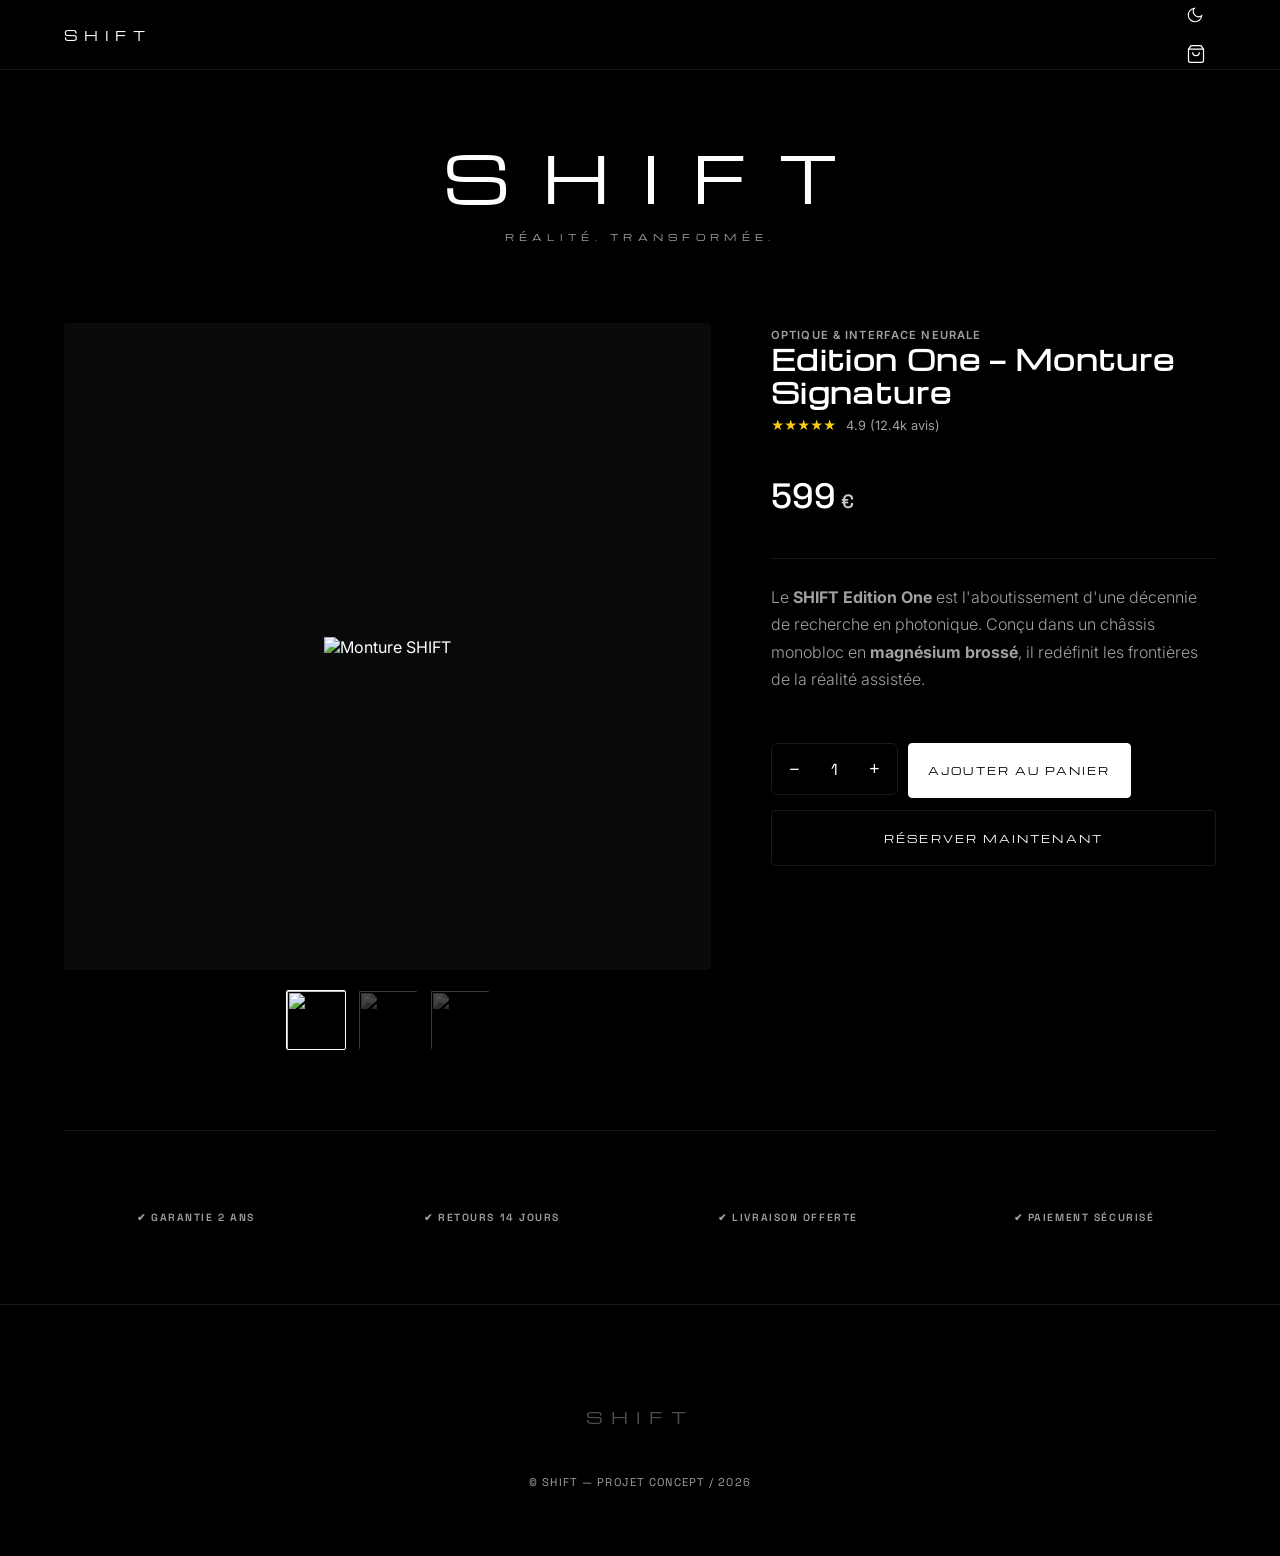
==== commit b70c068e: "feat: link home and product pages and synchronize state - Linked index.html and product.html with bi" ====
--- a/product.html
+++ b/product.html
@@ -6,39 +6,6 @@
     <title>SHIFT — Excellence Technologique</title>
     <link href="https://fonts.googleapis.com/css2?family=Michroma&family=Space+Grotesk:wght@300;400;500;600&family=Inter:wght@100;200;300;400;500;600&display=swap" rel="stylesheet">
     <link rel="stylesheet" href="css/style.css">
-    <style>
-        /* Unique Styles for Product Page */
-        .hero-branding { padding-top: 130px; text-align: center; }
-        .logo-display { font-family: var(--font-logo); font-size: clamp(2rem, 8vw, 4rem); letter-spacing: 0.5em; text-transform: uppercase; margin-bottom: 10px; padding-left: 0.5em; }
-        .tagline { font-family: var(--font-logo); font-size: 0.55rem; letter-spacing: 0.6em; text-transform: uppercase; color: var(--text-secondary); }
-        .product-grid { display: grid; grid-template-columns: repeat(12, 1fr); gap: 60px; padding: 80px 0; align-items: start; }
-        .gallery-wrap { grid-column: span 7; position: sticky; top: 100px; }
-        .viewport { width: 100%; aspect-ratio: 1/1; background: var(--surface-color); border-radius: 4px; overflow: hidden; display: flex; align-items: center; justify-content: center; margin-bottom: 20px; }
-        #main-img { width: 100%; height: 100%; object-fit: cover; filter: contrast(1.08) brightness(1) saturate(1.05); transition: opacity 0.6s ease; }
-        .thumbs { display: flex; gap: 12px; justify-content: center; }
-        .thumb { width: 60px; height: 60px; object-fit: cover; cursor: pointer; opacity: 0.3; transition: var(--transition-fluid); border-radius: 2px; filter: grayscale(1); border: 1px solid transparent; }
-        .thumb.active { opacity: 1; filter: grayscale(0); border-color: var(--text-primary); }
-        .config-wrap { grid-column: span 5; display: flex; flex-direction: column; gap: 30px; }
-        .category-label { font-size: 0.7rem; font-weight: 600; letter-spacing: 0.1em; text-transform: uppercase; color: var(--text-secondary); }
-        .product-name { font-family: var(--font-logo); font-size: 1.7rem; line-height: 1.2; letter-spacing: 0.05em; }
-        .price-display { font-family: var(--font-secondary); font-size: 2.2rem; font-weight: 500; margin-top: 10px; }
-        .price-display span { font-size: 1.2rem; margin-left: 5px; opacity: 0.8; }
-        .description-pro { font-size: 1rem; line-height: 1.7; font-weight: 300; color: var(--text-secondary); border-top: 1px solid var(--border-color); padding-top: 25px; margin-top: 10px; }
-        .action-stack { display: flex; flex-direction: column; gap: 12px; margin-top: 20px; }
-        .qty-row { display: flex; gap: 10px; }
-        .qty-selector { display: flex; align-items: center; border: 1px solid var(--border-color); border-radius: 6px; height: 52px; }
-        .q-btn { background: none; border: none; width: 45px; height: 100%; cursor: pointer; color: var(--text-primary); font-size: 1.1rem; }
-        .q-input { width: 35px; text-align: center; border: none; background: none; color: var(--text-primary); font-family: var(--font-secondary); font-size: 1rem; }
-        .trust-grid { display: grid; grid-template-columns: repeat(4, 1fr); gap: 2rem; padding: 60px 0; border-top: 1px solid var(--border-color); border-bottom: 1px solid var(--border-color); text-align: center; margin-bottom: 80px; }
-        .trust-item { font-family: var(--font-secondary); font-size: 0.6rem; letter-spacing: 0.15em; text-transform: uppercase; color: var(--text-secondary); font-weight: 600; }
-
-        @media (max-width: 960px) {
-            .product-grid { display: flex; flex-direction: column; gap: 40px; }
-            .gallery-wrap, .config-wrap { width: 100%; position: relative; top: 0; }
-            .logo-display { font-size: 2.5rem; }
-            .trust-grid { grid-template-columns: repeat(2, 1fr); gap: 1.5rem; }
-        }
-    </style>
 </head>
 <body>
 
--- a/css/style.css
+++ b/css/style.css
@@ -246,3 +246,63 @@
 @media (max-width: 900px) {
     .cart-panel { max-width: 100%; }
 }
+
+/* --- HOME PAGE SPECIFIC --- */
+.hero-header { padding-top: 150px; text-align: center; margin-bottom: 40px; }
+.logo-main { font-family: var(--font-logo); font-size: clamp(2rem, 10vw, 4.5rem); letter-spacing: 0.5em; text-transform: uppercase; margin-bottom: 20px; padding-left: 0.5em; }
+.reality-shifted { font-family: var(--font-logo); font-size: 0.55rem; letter-spacing: 0.5em; text-transform: uppercase; color: var(--text-secondary); margin-bottom: 60px; }
+.gallery-viewport { position: relative; width: 100%; max-width: 1000px; margin: 0 auto 40px; aspect-ratio: 16/10; background: var(--gallery-bg); overflow: hidden; display: flex; align-items: center; justify-content: center; border-radius: 4px; }
+.choose-label { text-align: center; font-family: var(--font-logo); font-size: 0.65rem; letter-spacing: 0.4em; text-transform: uppercase; color: var(--text-secondary); margin: 100px 0 40px; }
+.pricing-grid { display: grid; grid-template-columns: repeat(3, 1fr); gap: 1.5rem; margin-bottom: 120px; align-items: stretch; }
+.price-card { background: var(--bg-color); border: 1px solid var(--border-color); padding: 5rem 2.5rem; text-align: center; display: flex; flex-direction: column; transition: var(--transition-fluid); position: relative; }
+.price-card.featured { border-color: var(--text-primary); transform: scale(1.03); z-index: 2; box-shadow: 0 30px 60px rgba(0,0,0,0.06); }
+.featured-badge { position: absolute; top: -12px; left: 50%; transform: translateX(-50%); background: var(--text-primary); color: var(--bg-color); font-family: var(--font-secondary); font-size: 0.55rem; padding: 8px 18px; letter-spacing: 0.15em; text-transform: uppercase; font-weight: 600; }
+.card-name { font-family: var(--font-logo); font-size: 0.75rem; letter-spacing: 0.25em; text-transform: uppercase; margin-bottom: 2.5rem; }
+.card-price { font-family: var(--font-secondary); font-size: 3.5rem; font-weight: 400; margin-bottom: 0.5rem; letter-spacing: -0.05em; }
+.card-monthly { font-family: var(--font-secondary); font-size: 0.8rem; color: var(--text-secondary); margin-bottom: 3.5rem; opacity: 0.8; }
+.features { list-style: none; text-align: left; margin-bottom: 4rem; flex-grow: 1; }
+.features li { font-size: 0.9rem; color: var(--text-secondary); margin-bottom: 16px; display: flex; align-items: center; gap: 12px; }
+.features li::before { content: ""; width: 4px; height: 4px; background: var(--text-primary); border-radius: 50%; display: inline-block; }
+.brand-story { max-width: 850px; margin: 0 auto 120px; text-align: center; padding: 0 1rem; }
+.story-text { font-size: 1.4rem; line-height: 2; font-weight: 200; color: var(--text-secondary); letter-spacing: -0.01em; }
+.story-text strong { color: var(--text-primary); font-weight: 500; }
+.trust-grid { display: grid; grid-template-columns: repeat(4, 1fr); gap: 2rem; padding: 80px 0; border-top: 1px solid var(--border-color); text-align: center; }
+.trust-item { font-family: var(--font-secondary); font-size: 0.65rem; letter-spacing: 0.15em; text-transform: uppercase; color: var(--text-secondary); font-weight: 600; }
+
+/* --- PRODUCT PAGE SPECIFIC --- */
+.hero-branding { padding-top: 130px; text-align: center; }
+.logo-display { font-family: var(--font-logo); font-size: clamp(2rem, 8vw, 4rem); letter-spacing: 0.5em; text-transform: uppercase; margin-bottom: 10px; padding-left: 0.5em; }
+.tagline { font-family: var(--font-logo); font-size: 0.55rem; letter-spacing: 0.6em; text-transform: uppercase; color: var(--text-secondary); }
+.product-grid { display: grid; grid-template-columns: repeat(12, 1fr); gap: 60px; padding: 80px 0; align-items: start; }
+.gallery-wrap { grid-column: span 7; position: sticky; top: 100px; }
+.viewport { width: 100%; aspect-ratio: 1/1; background: var(--surface-color); border-radius: 4px; overflow: hidden; display: flex; align-items: center; justify-content: center; margin-bottom: 20px; }
+.thumbs { display: flex; gap: 12px; justify-content: center; }
+.thumb { width: 60px; height: 60px; object-fit: cover; cursor: pointer; opacity: 0.3; transition: var(--transition-fluid); border-radius: 2px; filter: grayscale(1); border: 1px solid transparent; }
+.thumb.active { opacity: 1; filter: grayscale(0); border-color: var(--text-primary); }
+.config-wrap { grid-column: span 5; display: flex; flex-direction: column; gap: 30px; }
+.category-label { font-size: 0.7rem; font-weight: 600; letter-spacing: 0.1em; text-transform: uppercase; color: var(--text-secondary); }
+.product-name { font-family: var(--font-logo); font-size: 1.7rem; line-height: 1.2; letter-spacing: 0.05em; }
+.price-display { font-family: var(--font-secondary); font-size: 2.2rem; font-weight: 500; margin-top: 10px; }
+.price-display span { font-size: 1.2rem; margin-left: 5px; opacity: 0.8; }
+.description-pro { font-size: 1rem; line-height: 1.7; font-weight: 300; color: var(--text-secondary); border-top: 1px solid var(--border-color); padding-top: 25px; margin-top: 10px; }
+.action-stack { display: flex; flex-direction: column; gap: 12px; margin-top: 20px; }
+.qty-row { display: flex; gap: 10px; }
+.qty-selector { display: flex; align-items: center; border: 1px solid var(--border-color); border-radius: 6px; height: 52px; }
+.q-btn { background: none; border: none; width: 45px; height: 100%; cursor: pointer; color: var(--text-primary); font-size: 1.1rem; }
+.q-input { width: 35px; text-align: center; border: none; background: none; color: var(--text-primary); font-family: var(--font-secondary); font-size: 1rem; }
+.input-luxury { width: 100%; padding: 1.2rem; margin-bottom: 12px; border: 1px solid var(--border-color); background: var(--surface-color); outline: none; font-family: var(--font-main); border-radius: 4px; }
+
+@media (max-width: 960px) {
+    .product-grid { display: flex; flex-direction: column; gap: 40px; }
+    .gallery-wrap, .config-wrap { width: 100%; position: relative; top: 0; }
+    .logo-display { font-size: 2.5rem; }
+    .trust-grid { grid-template-columns: repeat(2, 1fr); gap: 1.5rem; }
+}
+
+@media (max-width: 900px) {
+    .pricing-grid { grid-template-columns: 1fr; gap: 3rem; }
+    .price-card.featured { transform: scale(1); }
+    .trust-grid { grid-template-columns: repeat(2, 1fr); gap: 2.5rem; }
+    .logo-main { font-size: 3rem; }
+    .story-text { font-size: 1.2rem; }
+}
